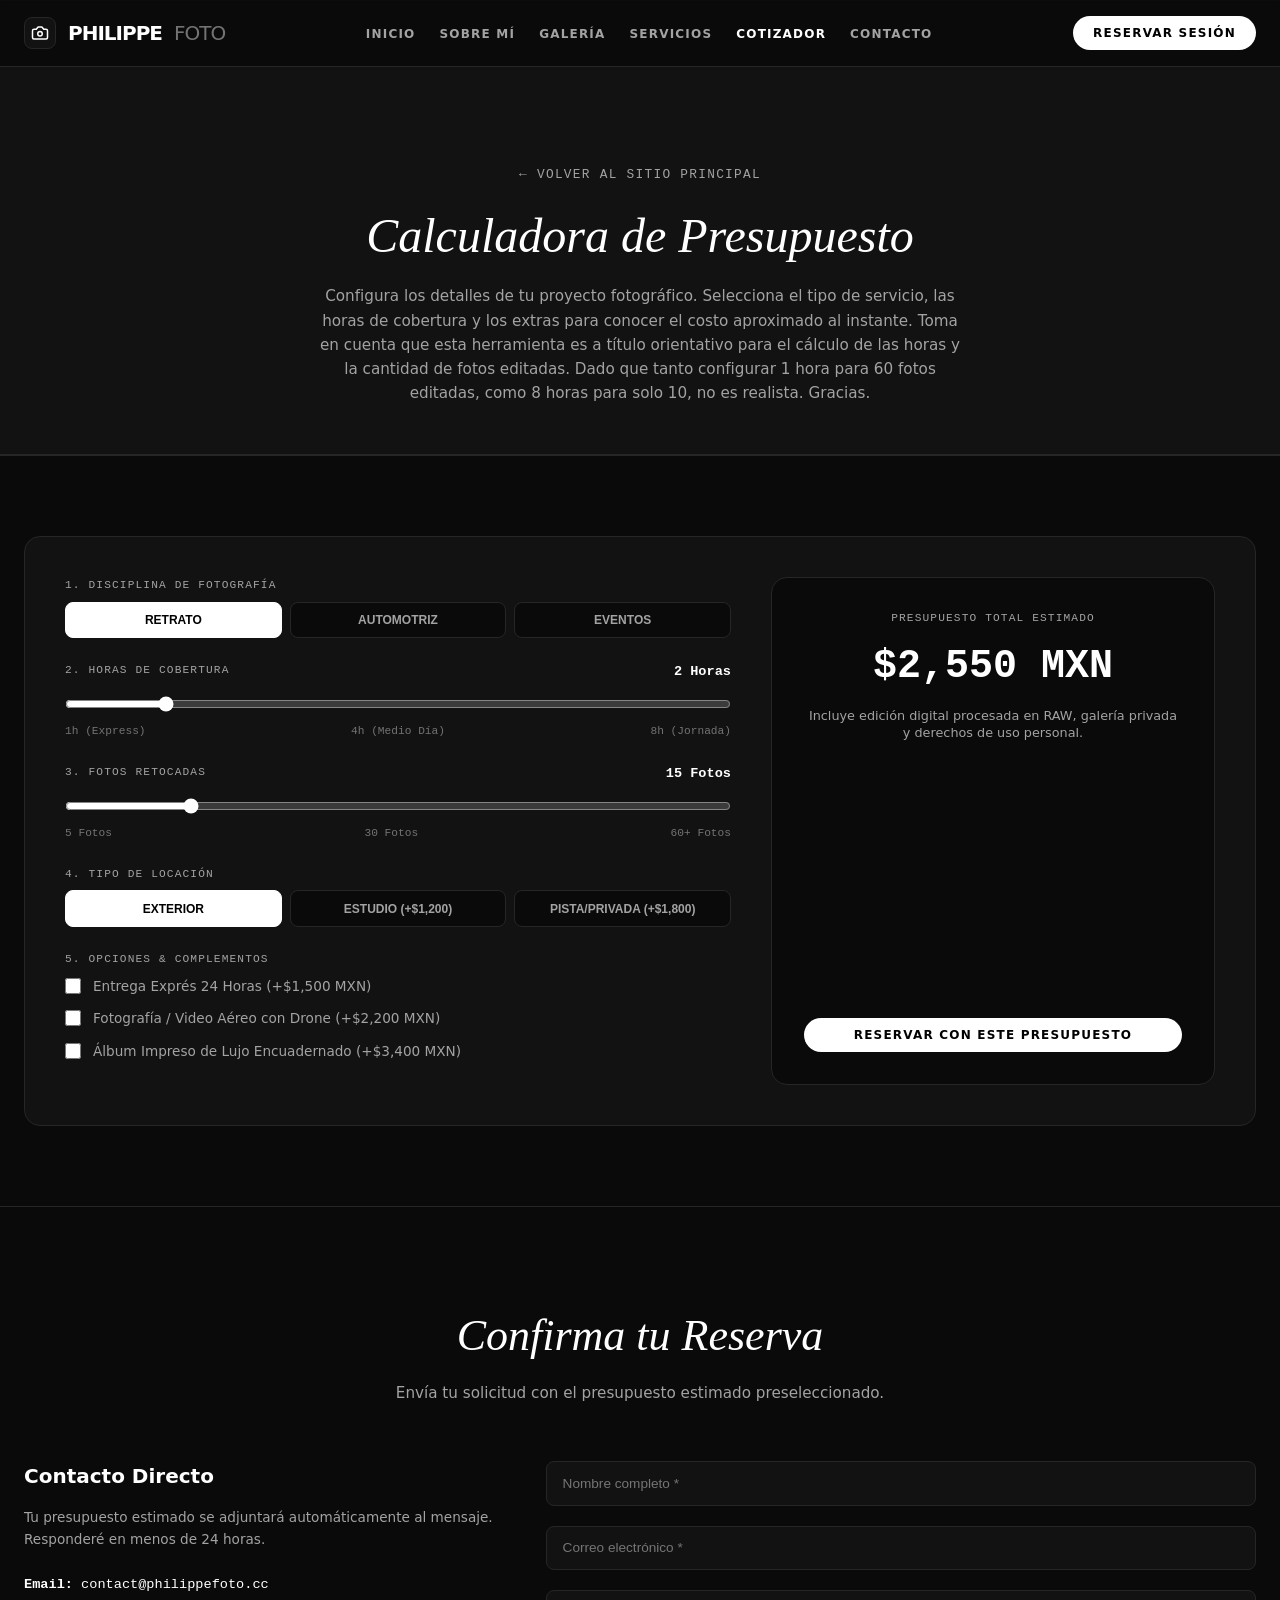
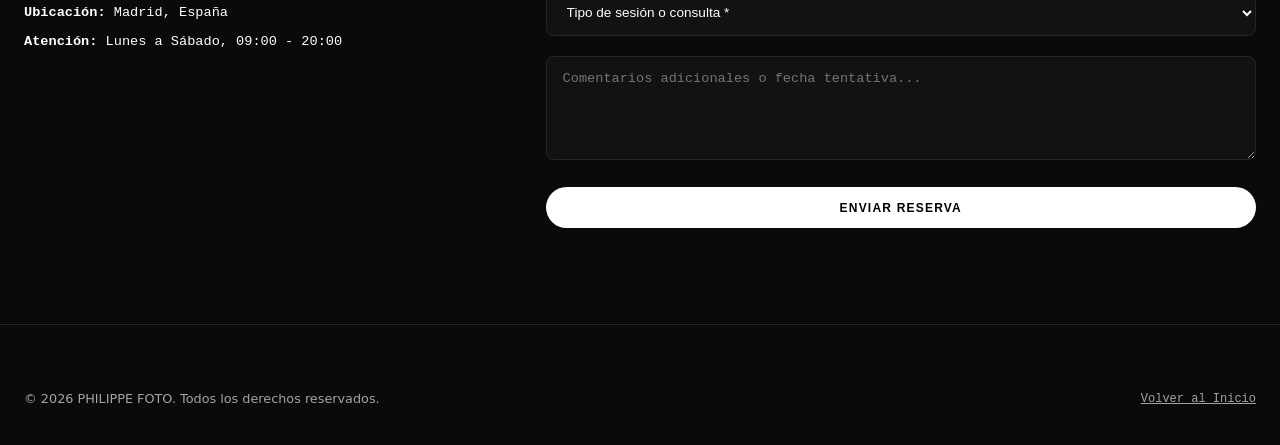
==== calculadora.html @ e3656d1f "Add files via upload" ====
<!DOCTYPE html>
<html lang="es">
<head>
  <meta charset="UTF-8">
  <meta name="viewport" content="width=device-width, initial-scale=1.0">
  <title>Calculadora de Presupuesto - PHILIPPE FOTO</title>
  <meta name="description" content="Calculadora interactiva de presupuesto independiente para sesiones de fotografía profesional por PHILIPPE FOTO.">
  <link rel="stylesheet" href="styles.css">
</head>
<body>

  <!-- NAVEGACIÓN PRINCIPAL -->
 <header class="site-header">
    <div class="container nav-wrapper">
      <a href="index.html" class="logo">
        <div class="logo-icon" aria-label="Logo Philippe Foto">
          <svg width="18" height="18" viewBox="0 0 24 24" fill="none" stroke="currentColor" stroke-width="2" stroke-linecap="round" stroke-linejoin="round" class="camera-icon-svg">
            <path d="M14.5 4h-5L7 7H4a2 2 0 0 0-2 2v9a2 2 0 0 0 2 2h16a2 2 0 0 0 2-2V9a2 2 0 0 0-2-2h-3l-2.5-3z"/>
            <circle cx="12" cy="13" r="3"/>
          </svg>
        </div>
        PHILIPPE <span>FOTO</span>
      </a>

      <nav>
        <ul class="nav-menu">
          <li><a href="index.html#inicio" class="nav-link">Inicio</a></li>
          <li><a href="index.html#sobre-mi" class="nav-link">Sobre Mí</a></li>
          <li><a href="index.html#galeria" class="nav-link">Galería</a></li>
          <li><a href="index.html#servicios" class="nav-link">Servicios</a></li>
          <li><a href="calculadora.html" class="nav-link active">Cotizador</a></li>
          <li><a href="#contacto" class="nav-link">Contacto</a></li>
        </ul>
      </nav>

      <a href="index.html#contacto" class="btn-cta">Reservar Sesión</a>
    </div>
  </header>

  <!-- CALCULADORA HERO HEADER -->
  <section style="padding-top: 10rem; padding-bottom: 3rem; background: var(--bg-card); border-bottom: 1px solid var(--border-color);">
    <div class="container" style="max-width: 900px; text-align: center;">
      <a href="index.html" style="color: var(--text-secondary); text-decoration: none; font-family: var(--font-mono); font-size: 0.8rem; text-transform: uppercase; letter-spacing: 0.1em; display: inline-block; margin-bottom: 1rem;">← Volver al sitio principal</a>
      <h1 class="section-title" style="font-size: 3rem;">Calculadora de Presupuesto</h1>
      <p class="section-subtitle" style="margin-bottom: 0;">
        Configura los detalles de tu proyecto fotográfico. Selecciona el tipo de servicio, las horas de cobertura y los extras para conocer el costo aproximado al instante. Toma en cuenta que esta herramienta es a título orientativo para el cálculo de las horas y la cantidad de fotos editadas. Dado que tanto configurar 1 hora para 60 fotos editadas, como 8 horas para solo 10, no es realista. Gracias.
      </p>
    </div>
  </section>

  <!-- WIDGET CALCULADORA SECCIÓN STANDALONE -->
  <section id="calculadora-app" style="padding: 5rem 0;">
    <div class="container">
      <div class="calc-box">
        <div>
          <!-- 1. Disciplina -->
          <div class="calc-group">
            <span class="calc-label">1. Disciplina de Fotografía</span>
            <div class="calc-buttons">
              <button type="button" class="calc-btn calc-cat-btn active" data-cat="retrato">Retrato</button>
              <button type="button" class="calc-btn calc-cat-btn" data-cat="automotriz">Automotriz</button>
              <button type="button" class="calc-btn calc-cat-btn" data-cat="eventos">Eventos</button>
            </div>
          </div>

          <!-- 2. Duración Horas -->
          <div class="calc-group" style="margin-top: 1.5rem;">
            <div style="display:flex; justify-content:space-between; margin-bottom: 0.5rem;">
              <span class="calc-label">2. Horas de Cobertura</span>
              <span id="calc-hours-val" style="font-family:var(--font-mono); font-size:0.85rem; font-weight:700; color:var(--text-primary);">2 Horas</span>
            </div>
            <input type="range" id="calc-hours" class="calc-slider" min="1" max="8" value="2">
            <div style="display:flex; justify-content:space-between; font-size:0.7rem; color:var(--text-muted); font-family:var(--font-mono); margin-top:0.25rem;">
              <span>1h (Express)</span>
              <span>4h (Medio Día)</span>
              <span>8h (Jornada)</span>
            </div>
          </div>

          <!-- 3. Fotos Retocadas Slider -->
          <div class="calc-group" style="margin-top: 1.5rem;">
            <div style="display:flex; justify-content:space-between; margin-bottom: 0.5rem;">
              <span class="calc-label">3. Fotos Retocadas</span>
              <span id="calc-photos-val" style="font-family:var(--font-mono); font-size:0.85rem; font-weight:700; color:var(--text-primary);">15 Fotos</span>
            </div>
            <input type="range" id="calc-photos" class="calc-slider" min="5" max="60" step="5" value="15">
            <div style="display:flex; justify-content:space-between; font-size:0.7rem; color:var(--text-muted); font-family:var(--font-mono); margin-top:0.25rem;">
              <span>5 Fotos</span>
              <span>30 Fotos</span>
              <span>60+ Fotos</span>
            </div>
          </div>

          <!-- 4. Locación Buttons -->
          <div class="calc-group" style="margin-top: 1.5rem;">
            <span class="calc-label">4. Tipo de Locación</span>
            <div class="calc-buttons">
              <button type="button" class="calc-btn calc-loc-btn active" data-loc="exterior">Exterior</button>
              <button type="button" class="calc-btn calc-loc-btn" data-loc="estudio">Estudio (+$1,200)</button>
              <button type="button" class="calc-btn calc-loc-btn" data-loc="privada">Pista/Privada (+$1,800)</button>
            </div>
          </div>

          <!-- 5. Opciones / Extras -->
          <div class="calc-group" style="margin-top: 1.5rem;">
            <span class="calc-label">5. Opciones & Complementos</span>
            <div style="display:flex; flex-direction:column; gap:0.75rem; margin-top:0.5rem;">
              <label style="display:flex; align-items:center; gap:0.75rem; font-size:0.85rem; color:var(--text-secondary); cursor:pointer;">
                <input type="checkbox" id="calc-express" style="accent-color: #fff; width: 16px; height: 16px;">
                <span>Entrega Exprés 24 Horas (+$1,500 MXN)</span>
              </label>
              <label style="display:flex; align-items:center; gap:0.75rem; font-size:0.85rem; color:var(--text-secondary); cursor:pointer;">
                <input type="checkbox" id="calc-drone" style="accent-color: #fff; width: 16px; height: 16px;">
                <span>Fotografía / Video Aéreo con Drone (+$2,200 MXN)</span>
              </label>
              <label style="display:flex; align-items:center; gap:0.75rem; font-size:0.85rem; color:var(--text-secondary); cursor:pointer;">
                <input type="checkbox" id="calc-album" style="accent-color: #fff; width: 16px; height: 16px;">
                <span>Álbum Impreso de Lujo Encuadernado (+$3,400 MXN)</span>
              </label>
            </div>
          </div>
        </div>

        <!-- Columna Resumen -->
        <div class="calc-summary-card">
          <div>
            <span class="calc-label">Presupuesto Total Estimado</span>
            <div id="calc-total" class="total-amount" style="font-size: 2.5rem; line-height: 1.2;">$4,700 MXN</div>
            <p style="font-size:0.8rem; color:var(--text-secondary); line-height:1.4; margin-top: 0.5rem;" id="calc-details">
              Incluye edición digital procesada en RAW, galería privada y derechos de uso personal.
            </p>
          </div>
          <a href="#contacto" id="btn-aplicar-cotizacion" class="btn-cta" style="margin-top:2rem; justify-content:center; text-align:center;">Reservar con este Presupuesto</a>
        </div>
      </div>
    </div>
  </section>

  <!-- FORMULARIO DE CONTACTO ASOCIADO -->
  <section id="contacto" style="border-top: 1px solid var(--border-color);">
    <div class="container">
      <h2 class="section-title">Confirma tu Reserva</h2>
      <p class="section-subtitle">Envía tu solicitud con el presupuesto estimado preseleccionado.</p>

      <div class="contact-grid">
        <div>
          <h3 style="font-size: 1.25rem; margin-bottom: 1rem;">Contacto Directo</h3>
          <p style="color:var(--text-secondary); font-size:0.85rem; margin-bottom: 1.5rem; line-height:1.6;">
            Tu presupuesto estimado se adjuntará automáticamente al mensaje. Responderé en menos de 24 horas.
          </p>
          <div style="font-family:var(--font-mono); font-size:0.85rem;">
            <p style="margin-bottom:0.5rem;"><strong>Email:</strong> contact@philippefoto.cc</p>
            <p style="margin-bottom:0.5rem;"><strong>Ubicación:</strong> Madrid, España</p>
            <p><strong>Atención:</strong> Lunes a Sábado, 09:00 - 20:00</p>
          </div>
        </div>

        <div>
          <form id="contact-form">
            <div class="form-group">
              <input type="text" class="form-control" placeholder="Nombre completo *" required>
            </div>
            <div class="form-group">
              <input type="email" class="form-control" placeholder="Correo electrónico *" required>
            </div>
            <div class="form-group">
              <select id="contact-service" class="form-control" required>
                <option value="" disabled selected>Tipo de sesión o consulta *</option>
                <option value="retrato">Sesión Retrato Essential & Editorial</option>
                <option value="automotriz">Paquete Automotriz Cinematic & Rig</option>
                <option value="eventos">Cobertura Completa de Eventos</option>
                <option value="comercial">Producción Comercial & Campañas</option>
                <option value="otras">Otras solicitudes o dudas</option>
              </select>
            </div>
            <div class="form-group">
              <textarea id="contact-message" class="form-control" rows="5" placeholder="Comentarios adicionales o fecha tentativa..." required></textarea>
            </div>
            <button type="submit" class="btn-cta" style="width:100%; justify-content:center; padding: 0.85rem;">Enviar Reserva</button>
            <div id="contact-success-alert" style="display:none; margin-top:1rem; padding:0.85rem; border-radius:0.5rem; background:#10b981; color:#000; font-weight:bold; font-size:0.8rem; text-align:center;">
              ¡Reserva enviada con éxito! Te contactaremos a la brevedad.
            </div>
          </form>
        </div>
      </div>
    </div>
  </section>

  <!-- PIE DE PÁGINA -->
  <footer>
    <div class="container" style="display:flex; justify-content:space-between; align-items:center; flex-wrap:wrap; gap:1rem;">
      <p>© 2026 PHILIPPE FOTO. Todos los derechos reservados.</p>
      <p style="font-family:var(--font-mono); font-size:0.75rem;"><a href="index.html" style="color:var(--text-secondary);">Volver al Inicio</a></p>
    </div>
  </footer>

  <script src="script.js"></script>
</body>
</html>
---- styles.css ----
/* ==============================================================================
   PHILIPPE FOTO - HTML5 TEMPLATE STYLESHEET
   ==============================================================================
   Fácilmente editable. Modifica las variables CSS a continuación para cambiar
   los colores principales, fondos y tipografías de todo el sitio.
   ============================================================================== */

:root {
  --bg-dark: #0a0a0a;
  --bg-card: #121212;
  --bg-card-hover: #171717;
  --border-color: #262626;
  --border-hover: #404040;
  --text-primary: #ffffff;
  --text-secondary: #a3a3a3;
  --text-muted: #737373;
  --accent-white: #ffffff;
  --accent-green: #10b981;
  --font-sans: system-ui, -apple-system, BlinkMacSystemFont, 'Segoe UI', Roboto, sans-serif;
  --font-serif: Georgia, Cambria, 'Times New Roman', Times, serif;
  --font-mono: ui-monospace, SFMono-Regular, Menlo, Monaco, Consolas, monospace;
}

* {
  box-sizing: border-box;
  margin: 0;
  padding: 0;
}

html {
  scroll-behavior: smooth;
  font-family: var(--font-sans);
  background-color: var(--bg-dark);
  color: var(--text-primary);
}

body {
  overflow-x: hidden;
  line-height: 1.5;
}

/* Container */
.container {
  max-width: 1280px;
  margin: 0 auto;
  padding: 0 1.5rem;
}

/* Header & Navigation */
.site-header {
  position: fixed;
  top: 0;
  left: 0;
  right: 0;
  z-index: 100;
  background: rgba(10, 10, 10, 0.85);
  backdrop-filter: blur(12px);
  -webkit-backdrop-filter: blur(12px);
  border-bottom: 1px solid var(--border-color);
  padding: 1rem 0;
  transition: all 0.3s ease;
}

.nav-wrapper {
  display: flex;
  align-items: center;
  justify-content: space-between;
}

.logo {
  display: flex;
  align-items: center;
  gap: 0.75rem;
  text-decoration: none;
  color: var(--text-primary);
  font-weight: 900;
  font-size: 1.25rem;
  letter-spacing: -0.05em;
}

.logo-icon {
  width: 32px;
  height: 32px;
  background: var(--bg-card);
  border: 1px solid var(--border-color);
  border-radius: 8px;
  display: flex;
  align-items: center;
  justify-content: center;
  color: #fff;
  flex-shrink: 0;
}

.logo-icon svg {
  display: block;
  stroke: #ffffff;
}

.logo span {
  color: var(--text-muted);
  font-weight: 300;
}

.nav-menu {
  display: flex;
  align-items: center;
  gap: 1.5rem;
  list-style: none;
}

.nav-link {
  text-decoration: none;
  color: var(--text-secondary);
  font-size: 0.75rem;
  font-weight: 600;
  letter-spacing: 0.1em;
  text-transform: uppercase;
  transition: color 0.2s ease;
}

.nav-link:hover, .nav-link.active {
  color: var(--text-primary);
}

.btn-cta {
  display: inline-flex;
  align-items: center;
  gap: 0.5rem;
  padding: 0.5rem 1.25rem;
  border-radius: 9999px;
  background: var(--accent-white);
  color: #000;
  font-size: 0.75rem;
  font-weight: 700;
  letter-spacing: 0.1em;
  text-transform: uppercase;
  text-decoration: none;
  transition: all 0.2s ease;
  border: none;
  cursor: pointer;
}

.btn-cta:hover {
  background: #e5e5e5;
}

.btn-secondary {
  display: inline-flex;
  align-items: center;
  gap: 0.5rem;
  padding: 0.75rem 1.5rem;
  border-radius: 9999px;
  background: var(--bg-card);
  color: var(--text-secondary);
  border: 1px solid var(--border-color);
  font-size: 0.75rem;
  font-weight: 700;
  letter-spacing: 0.1em;
  text-transform: uppercase;
  text-decoration: none;
  transition: all 0.2s ease;
  cursor: pointer;
}

.btn-secondary:hover {
  color: #fff;
  border-color: var(--border-hover);
}

/* Mobile Hamburger Menu */
.mobile-toggle {
  display: none;
  background: var(--bg-card);
  border: 1px solid var(--border-color);
  color: #fff;
  padding: 0.5rem;
  border-radius: 8px;
  cursor: pointer;
}

/* Sections General */
section {
  padding: 6rem 0;
  border-top: 1px solid var(--border-color);
}

.section-title {
  font-family: var(--font-serif);
  font-style: italic;
  font-size: 2.75rem;
  font-weight: 400;
  text-align: center;
  margin-bottom: 0.75rem;
}

.section-subtitle {
  color: var(--text-secondary);
  font-size: 0.95rem;
  text-align: center;
  max-width: 650px;
  margin: 0 auto 3.5rem auto;
  line-height: 1.6;
}

/* Hero Section con Imagen Horizontal y Desplazamiento */
/* CÓMO CAMBIAR LA IMAGEN DE FONDO HORIZONTAL DEL HERO EN ESTE TEMPLATE:
   Para cambiar la imagen horizontal de fondo:
   1. Edita la propiedad background-image a continuación en .hero-section https://images.unsplash.com/photo-1492691527719-9d1e07e534b4?auto=format&fit=crop&w=2000&q=85'
   2. O cámbiala directamente con JS en script.js o en index.html
*/
.hero-section {
  padding-top: 10rem;
  padding-bottom: 6rem;
  border-top: none;
  background-image: linear-gradient(to bottom, rgba(10, 10, 10, 0.78), rgba(10, 10, 10, 0.94)), url('IMG/hero_2026-05-21.png');
  background-size: cover;
  background-position: center;
  background-repeat: no-repeat;
  background-attachment: fixed; /* Parallax / Scroll horizontal visual */
  min-height: 85vh;
  display: flex;
  align-items: center;
}

.hero-content-center {
  max-width: 900px;
  margin: 0 auto;
  text-align: center;
}

.hero-grid {
  display: flex;
  flex-direction: column;
  align-items: center;
  text-align: center;
}

.status-badge {
  display: inline-flex;
  align-items: center;
  gap: 0.5rem;
  background: var(--bg-card);
  border: 1px solid var(--border-color);
  padding: 0.35rem 0.85rem;
  border-radius: 9999px;
  font-size: 0.65rem;
  font-family: var(--font-mono);
  text-transform: uppercase;
  letter-spacing: 0.1em;
  color: var(--text-secondary);
  margin-bottom: 1.5rem;
}

.dot-green {
  width: 8px;
  height: 8px;
  background: var(--accent-green);
  border-radius: 50%;
}

.hero-headline {
  font-size: 3.5rem;
  font-weight: 900;
  letter-spacing: -0.03em;
  line-height: 1.1;
  margin-bottom: 1.5rem;
}

.hero-headline em {
  font-family: var(--font-serif);
  font-style: italic;
  font-weight: 400;
  color: #d4d4d4;
  display: block;
}

.hero-text {
  color: var(--text-secondary);
  font-size: 1.05rem;
  line-height: 1.6;
  margin-bottom: 2rem;
  max-width: 600px;
}

.hero-buttons {
  display: flex;
  gap: 1rem;
  flex-wrap: wrap;
}

.hero-card {
  position: relative;
  border-radius: 1rem;
  overflow: hidden;
  border: 1px solid var(--border-color);
  background: var(--bg-card);
  min-height: 480px;
}

.hero-card img {
  width: 100%;
  height: 100%;
  object-fit: cover;
  display: block;
  transition: transform 0.6s ease;
}

.hero-card:hover img {
  transform: scale(1.03);
}

.hero-card-overlay {
  position: absolute;
  inset: 0;
  background: linear-gradient(to top, rgba(10,10,10,0.95), transparent 60%);
  display: flex;
  align-items: flex-end;
  padding: 1.5rem;
}

.hero-card-box {
  background: rgba(10, 10, 10, 0.9);
  backdrop-filter: blur(12px);
  border: 1px solid var(--border-color);
  padding: 1.25rem;
  border-radius: 1rem;
  width: 100%;
  display: flex;
  align-items: center;
  justify-content: space-between;
}

.hero-stats {
  display: grid;
  grid-template-columns: repeat(4, 1fr);
  gap: 1.5rem;
  margin-top: 4rem;
  padding-top: 2.5rem;
  border-top: 1px solid var(--border-color);
  text-align: center;
}

.stat-num {
  font-family: var(--font-mono);
  font-size: 2.25rem;
  font-weight: 900;
  display: block;
}

.stat-label {
  font-size: 0.7rem;
  font-family: var(--font-mono);
  color: var(--text-secondary);
  text-transform: uppercase;
  letter-spacing: 0.1em;
  margin-top: 0.25rem;
  display: block;
}

/* About Section */
.about-grid {
  display: grid;
  grid-template-columns: 0.8fr 1.2fr;
  gap: 3rem;
  align-items: center;
}

.about-image {
  position: relative;
  border-radius: 1rem;
  overflow: hidden;
  border: 1px solid var(--border-color);
  width: 100%;
  height: 100%;
  min-height: 440px;
  background: var(--bg-card);
}

.about-image img {
  position: absolute;
  top: 0;
  left: 0;
  width: 100%;
  height: 100%;
  object-fit: cover;
  object-position: center;
  display: block;
  border-radius: 1rem;
}

.pillars-grid {
  display: grid;
  grid-template-columns: repeat(3, 1fr);
  gap: 1rem;
  margin-top: 2rem;
}

.pillar-card {
  background: var(--bg-card);
  border: 1px solid var(--border-color);
  padding: 1.25rem;
  border-radius: 1rem;
  transition: border-color 0.2s ease;
}

.pillar-card:hover {
  border-color: var(--border-hover);
}

.pillar-title {
  font-size: 1rem;
  font-weight: 700;
  margin-bottom: 0.25rem;
}

.pillar-text {
  font-size: 0.75rem;
  color: var(--text-muted);
  line-height: 1.4;
}

/* Gallery Section */
.gallery-controls {
  display: flex;
  align-items: center;
  justify-content: space-between;
  gap: 1rem;
  margin-bottom: 2.5rem;
  padding-bottom: 1.5rem;
  border-bottom: 1px solid var(--border-color);
  flex-wrap: wrap;
}

.gallery-filters {
  display: flex;
  gap: 0.5rem;
  flex-wrap: wrap;
}

.filter-btn {
  padding: 0.5rem 1rem;
  border-radius: 9999px;
  background: transparent;
  border: 1px solid var(--border-color);
  color: var(--text-secondary);
  font-size: 0.75rem;
  font-weight: 700;
  text-transform: uppercase;
  letter-spacing: 0.05em;
  cursor: pointer;
  transition: all 0.2s ease;
}

.filter-btn:hover, .filter-btn.active {
  background: var(--accent-white);
  color: #000;
  border-color: var(--accent-white);
}

.gallery-grid {
  display: grid;
  grid-template-columns: repeat(auto-fill, minmax(320px, 1fr));
  gap: 1.5rem;
}

.gallery-card {
  position: relative;
  aspect-ratio: 4/3;
  border-radius: 0.75rem;
  overflow: hidden;
  border: 1px solid var(--border-color);
  background: var(--bg-card);
  cursor: pointer;
  transition: all 0.3s ease;
}

.gallery-card:hover {
  border-color: var(--border-hover);
}

.gallery-card img {
  width: 100%;
  height: 100%;
  object-fit: cover;
  transition: transform 0.5s ease;
}

.gallery-card:hover img {
  transform: scale(1.05);
}

.gallery-card-info {
  position: absolute;
  inset: 0;
  background: rgba(0,0,0,0.6);
  opacity: 0;
  transition: opacity 0.3s ease;
  display: flex;
  flex-direction: column;
  justify-content: flex-end;
  padding: 1.25rem;
}

.gallery-card:hover .gallery-card-info {
  opacity: 1;
}

.gallery-card-cat {
  font-size: 0.65rem;
  font-family: var(--font-mono);
  color: var(--text-secondary);
  text-transform: uppercase;
  letter-spacing: 0.1em;
}

.gallery-card-title {
  font-size: 1rem;
  font-weight: 700;
  font-family: var(--font-mono);
  margin-top: 0.25rem;
}

/* Lightbox Modal */
.lightbox-modal {
  display: none;
  position: fixed;
  inset: 0;
  z-index: 200;
  background: rgba(6, 6, 6, 0.96);
  backdrop-filter: blur(20px);
  -webkit-backdrop-filter: blur(20px);
  align-items: center;
  justify-content: center;
  padding: 1rem;
}

.lightbox-modal.active {
  display: flex;
}

.lightbox-content {
  position: relative;
  width: 96vw;
  max-width: 1440px;
  height: 92vh;
  max-height: 900px;
  background: var(--bg-card);
  border: 1px solid var(--border-color);
  border-radius: 1.25rem;
  overflow: hidden;
  display: flex;
  box-shadow: 0 25px 60px -15px rgba(0, 0, 0, 0.85), 0 0 0 1px rgba(255, 255, 255, 0.05);
}

.lightbox-image-wrap {
  flex: 1;
  background: #030303;
  display: flex;
  align-items: center;
  justify-content: center;
  position: relative;
  overflow: hidden;
  min-width: 0;
  padding: 1.5rem;
}

.lightbox-image-wrap img {
  width: 100%;
  height: 100%;
  max-width: 100%;
  max-height: 100%;
  object-fit: contain;
  transition: transform 0.25s ease;
  user-select: none;
}

.lightbox-nav-btn {
  position: absolute;
  top: 50%;
  transform: translateY(-50%);
  z-index: 25;
  width: 46px;
  height: 46px;
  border-radius: 50%;
  background: rgba(18, 18, 18, 0.85);
  border: 1px solid rgba(255, 255, 255, 0.15);
  color: #fff;
  display: flex;
  align-items: center;
  justify-content: center;
  cursor: pointer;
  transition: all 0.2s ease;
  backdrop-filter: blur(8px);
}

.lightbox-nav-btn:hover {
  background: #ffffff;
  color: #000;
  border-color: #ffffff;
  transform: translateY(-50%) scale(1.08);
}

.lightbox-nav-btn:active {
  transform: translateY(-50%) scale(0.95);
}

.lightbox-nav-btn.prev {
  left: 1.25rem;
}

.lightbox-nav-btn.next {
  right: 1.25rem;
}

.lightbox-counter {
  position: absolute;
  bottom: 1.25rem;
  left: 1.25rem;
  z-index: 20;
  padding: 0.35rem 0.85rem;
  border-radius: 9999px;
  background: rgba(18, 18, 18, 0.85);
  border: 1px solid rgba(255, 255, 255, 0.12);
  color: var(--text-secondary);
  font-family: var(--font-mono);
  font-size: 0.75rem;
  letter-spacing: 0.05em;
  backdrop-filter: blur(8px);
}

.lightbox-sidebar {
  width: 380px;
  min-width: 320px;
  max-width: 400px;
  padding: 2.25rem 2rem;
  border-left: 1px solid var(--border-color);
  background: var(--bg-dark);
  display: flex;
  flex-direction: column;
  justify-content: space-between;
  overflow-y: auto;
  z-index: 10;
}

.lightbox-close {
  position: absolute;
  top: 1rem;
  right: 1rem;
  z-index: 30;
  width: 40px;
  height: 40px;
  border-radius: 50%;
  background: rgba(20, 20, 20, 0.85);
  border: 1px solid var(--border-color);
  color: #fff;
  cursor: pointer;
  display: flex;
  align-items: center;
  justify-content: center;
  font-size: 1.1rem;
  transition: all 0.2s;
  backdrop-filter: blur(8px);
}

.lightbox-close:hover {
  background: #fff;
  color: #000;
  transform: scale(1.05);
}

/* Pricing Packages */
.pricing-grid {
  display: grid;
  grid-template-columns: repeat(auto-fit, minmax(260px, 1fr));
  gap: 1.5rem;
}

.pricing-card {
  background: var(--bg-card);
  border: 1px solid var(--border-color);
  border-radius: 1rem;
  padding: 1.75rem;
  display: flex;
  flex-direction: column;
  justify-content: space-between;
  transition: all 0.3s ease;
}

.pricing-card.featured {
  background: var(--accent-white);
  color: #000;
  border-color: var(--accent-white);
}

.pricing-card.featured .pricing-price {
  color: #000;
}

.pricing-header {
  display: flex;
  justify-content: space-between;
  align-items: center;
  margin-bottom: 1rem;
}

.pricing-badge {
  font-size: 0.65rem;
  font-family: var(--font-mono);
  text-transform: uppercase;
  padding: 0.25rem 0.6rem;
  border-radius: 9999px;
  background: rgba(255,255,255,0.1);

}

.pricing-card.featured .pricing-badge {
  background: #000;
  color: #fff;
}

.pricing-price {
  font-family: var(--font-mono);
  font-size: 1.5rem;
  font-weight: 700;
}

.pricing-title {
  font-size: 1.15rem;
  font-weight: 700;
  font-family: var(--font-mono);
  margin-bottom: 0.5rem;
}

.pricing-features {
  list-style: none;
  margin: 1.5rem 0;
}

.pricing-features li {
  font-size: 0.8rem;
  margin-bottom: 0.5rem;
  display: flex;
  align-items: center;
  gap: 0.5rem;
}

/* Calculator */
.calc-box {
  background: var(--bg-card);
  border: 1px solid var(--border-color);
  border-radius: 1rem;
  padding: 2.5rem;
  display: grid;
  grid-template-columns: 1.2fr 0.8fr;
  gap: 2.5rem;
}

.calc-group {
  margin-bottom: 1.5rem;
}

.calc-label {
  font-size: 0.7rem;
  font-family: var(--font-mono);
  text-transform: uppercase;
  letter-spacing: 0.1em;
  color: var(--text-secondary);
  display: block;
  margin-bottom: 0.5rem;
}

.calc-buttons {
  display: grid;
  grid-template-columns: repeat(3, 1fr);
  gap: 0.5rem;
}

.calc-btn {
  padding: 0.65rem;
  border-radius: 0.5rem;
  background: var(--bg-dark);
  border: 1px solid var(--border-color);
  color: var(--text-secondary);
  font-size: 0.75rem;
  font-weight: 700;
  text-transform: uppercase;
  cursor: pointer;
}

.calc-btn.active {
  background: var(--accent-white);
  color: #000;
  border-color: var(--accent-white);
}

.calc-slider {
  width: 100%;
  accent-color: #fff;
}

.calc-summary-card {
  background: var(--bg-dark);
  border: 1px solid var(--border-color);
  border-radius: 1rem;
  padding: 2rem;
  text-align: center;
  display: flex;
  flex-direction: column;
  justify-content: space-between;
}

.total-amount {
  font-family: var(--font-mono);
  font-size: 3rem;
  font-weight: 900;
  margin: 1rem 0;
}

/* Contact Form */
.contact-grid {
  display: grid;
  grid-template-columns: 0.8fr 1.2fr;
  gap: 3rem;
}

.form-group {
  margin-bottom: 1.25rem;
}

.form-control {
  width: 100%;
  padding: 0.85rem 1rem;
  border-radius: 0.5rem;
  background: var(--bg-card);
  border: 1px solid var(--border-color);
  color: #fff;
  font-size: 0.85rem;
}

select.form-control option {
  background: var(--bg-card);
  color: #fff;
  padding: 0.5rem;
}

.form-control:focus {
  outline: none;
  border-color: var(--border-hover);
}

/* Footer */
footer {
  padding: 4rem 0 2rem 0;
  border-top: 1px solid var(--border-color);
  color: var(--text-secondary);
  font-size: 0.8rem;
}

/* Responsive Breakpoints */
@media (max-width: 992px) {
  .hero-grid, .about-grid, .calc-box, .contact-grid {
    grid-template-columns: 1fr;
  }
  .lightbox-content {
    flex-direction: column;
  }
  .lightbox-sidebar {
    width: 100%;
  }
}

@media (max-width: 768px) {
  .nav-menu {
    display: none;
  }
  .mobile-toggle {
    display: block;
  }
  .hero-headline {
    font-size: 2.5rem;
  }
  .section-title {
    font-size: 2rem;
  }
  .hero-stats {
    grid-template-columns: repeat(2, 1fr);
  }
  .pillars-grid {
    grid-template-columns: 1fr;
  }
}
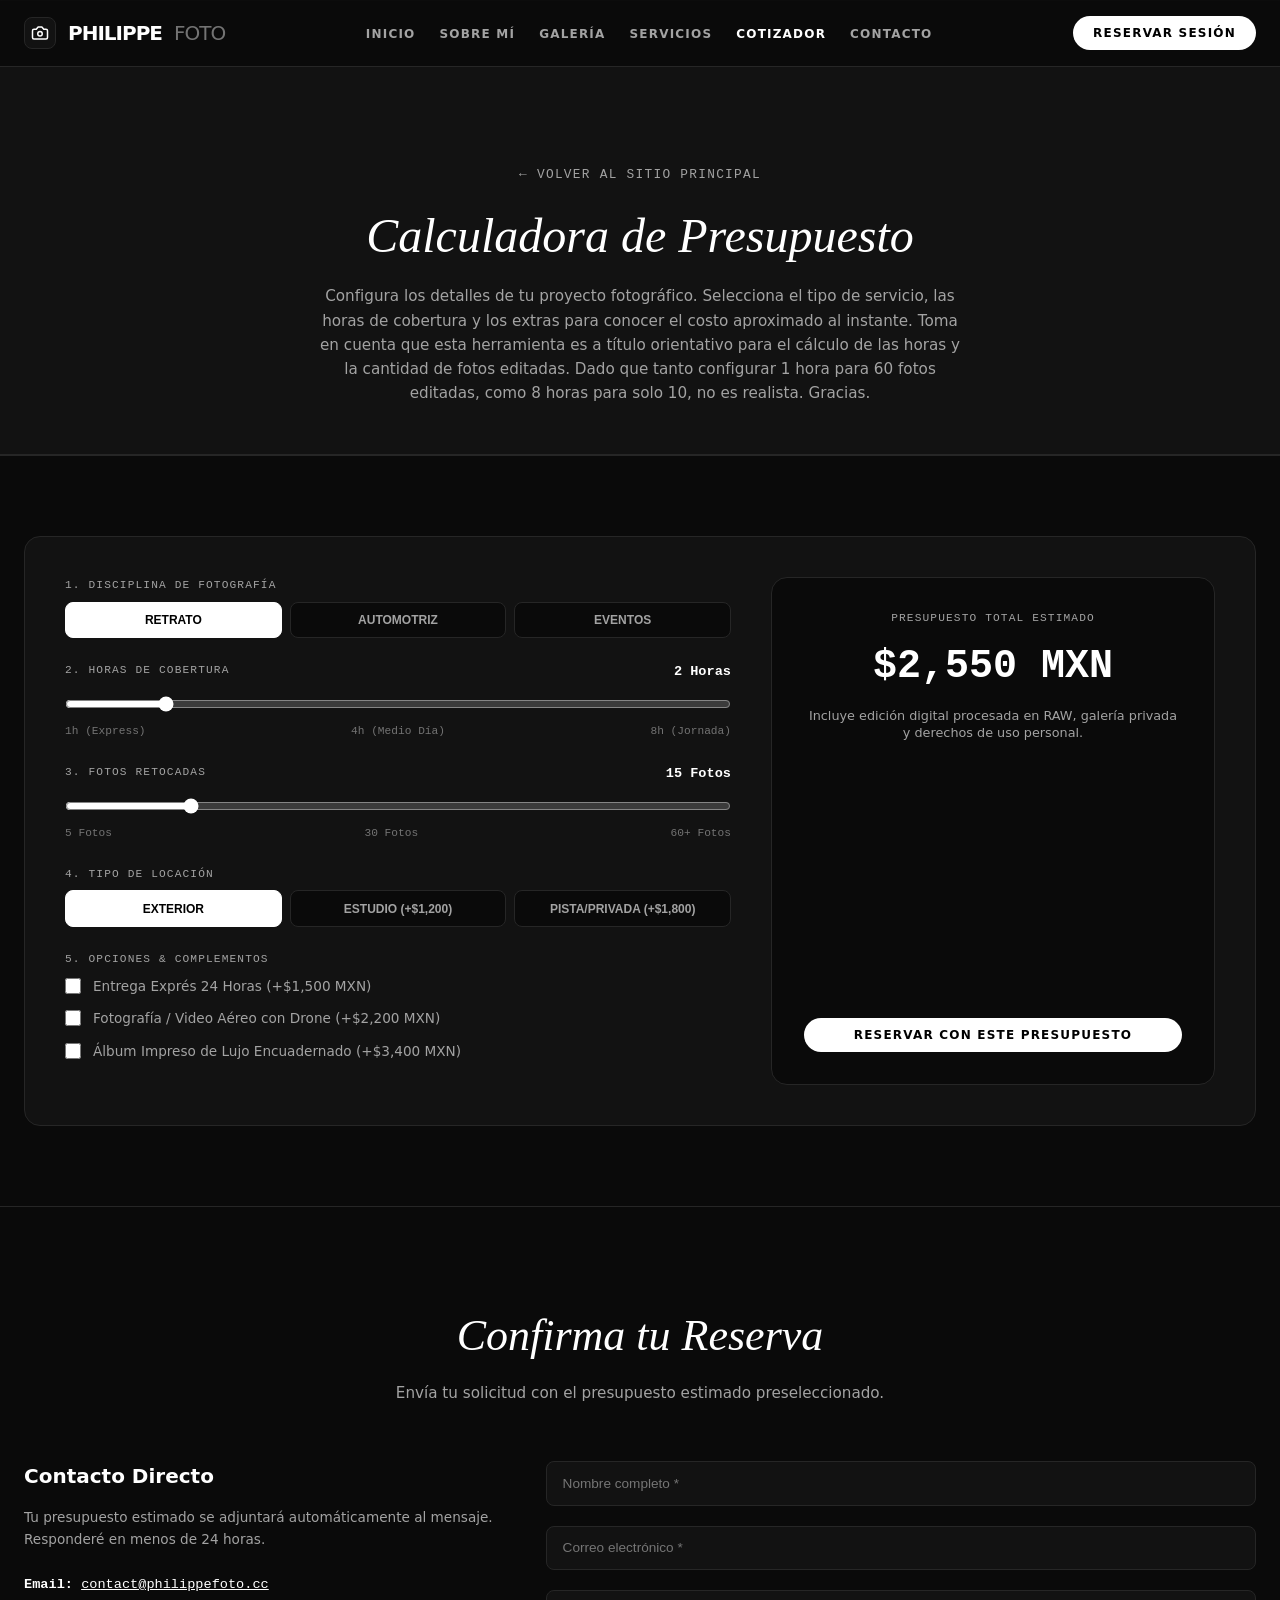
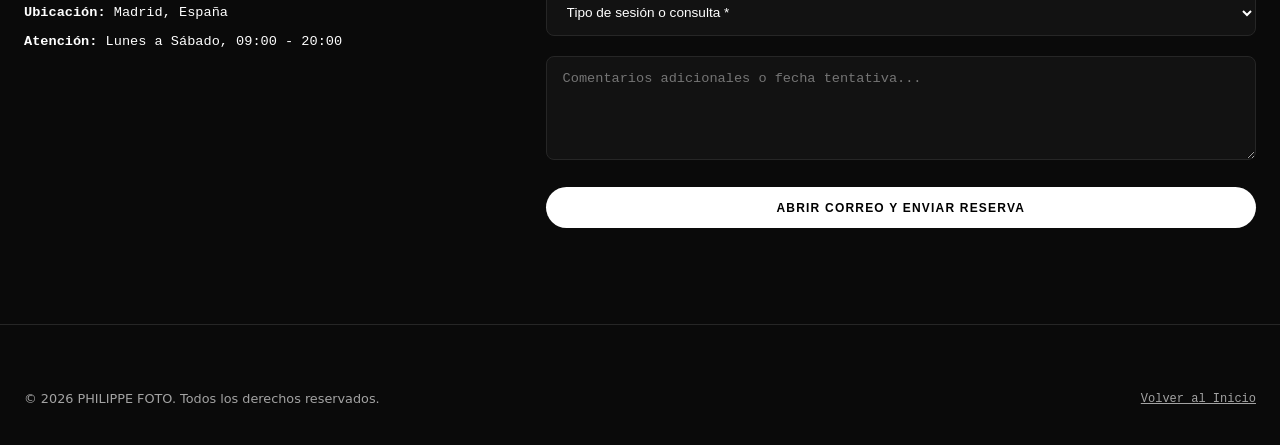
==== commit de18d214: "Update calculadora.html" ====
--- a/calculadora.html
+++ b/calculadora.html
@@ -149,7 +149,7 @@
             Tu presupuesto estimado se adjuntará automáticamente al mensaje. Responderé en menos de 24 horas.
           </p>
           <div style="font-family:var(--font-mono); font-size:0.85rem;">
-            <p style="margin-bottom:0.5rem;"><strong>Email:</strong> contact@philippefoto.cc</p>
+            <p style="margin-bottom:0.5rem;"><strong>Email:</strong> <a href="mailto:contact@philippefoto.cc" style="color:#fff; text-decoration:underline;">contact@philippefoto.cc</a></p>
             <p style="margin-bottom:0.5rem;"><strong>Ubicación:</strong> Madrid, España</p>
             <p><strong>Atención:</strong> Lunes a Sábado, 09:00 - 20:00</p>
           </div>
@@ -158,13 +158,13 @@
         <div>
           <form id="contact-form">
             <div class="form-group">
-              <input type="text" class="form-control" placeholder="Nombre completo *" required>
-            </div>
-            <div class="form-group">
-              <input type="email" class="form-control" placeholder="Correo electrónico *" required>
-            </div>
-            <div class="form-group">
-              <select id="contact-service" class="form-control" required>
+              <input id="contact-name" name="name" type="text" class="form-control" placeholder="Nombre completo *" required>
+            </div>
+            <div class="form-group">
+              <input id="contact-email" name="email" type="email" class="form-control" placeholder="Correo electrónico *" required>
+            </div>
+            <div class="form-group">
+              <select id="contact-service" name="service" class="form-control" required>
                 <option value="" disabled selected>Tipo de sesión o consulta *</option>
                 <option value="retrato">Sesión Retrato Essential & Editorial</option>
                 <option value="automotriz">Paquete Automotriz Cinematic & Rig</option>
@@ -174,11 +174,14 @@
               </select>
             </div>
             <div class="form-group">
-              <textarea id="contact-message" class="form-control" rows="5" placeholder="Comentarios adicionales o fecha tentativa..." required></textarea>
-            </div>
-            <button type="submit" class="btn-cta" style="width:100%; justify-content:center; padding: 0.85rem;">Enviar Reserva</button>
-            <div id="contact-success-alert" style="display:none; margin-top:1rem; padding:0.85rem; border-radius:0.5rem; background:#10b981; color:#000; font-weight:bold; font-size:0.8rem; text-align:center;">
-              ¡Reserva enviada con éxito! Te contactaremos a la brevedad.
+              <textarea id="contact-message" name="message" class="form-control" rows="5" placeholder="Comentarios adicionales o fecha tentativa..." required></textarea>
+            </div>
+            <button type="submit" class="btn-cta" style="width:100%; justify-content:center; padding: 0.85rem;">Abrir Correo y Enviar Reserva</button>
+            <div id="contact-success-alert" style="display:none; margin-top:1rem; padding:1rem; border-radius:0.5rem; background:rgba(16, 185, 129, 0.12); border:1px solid rgba(16, 185, 129, 0.4); color:#fff; font-size:0.82rem; line-height:1.5; text-align:left;">
+              <strong style="color:#10b981; display:block; margin-bottom:0.35rem;">Abriendo tu aplicación de correo...</strong>
+              <span>Hemos preparado tu reserva para <strong>contact@philippefoto.cc</strong>. Revisa el borrador en tu app de correo y pulsa <strong>Enviar</strong>.</span>
+              <div style="margin-top:0.65rem;">
+                <a id="contact-mailto-fallback" href="mailto:contact@philippefoto.cc" style="color:#10b981; font-weight:bold; text-decoration:underline;">¿No se abrió automáticamente? Haz clic aquí para abrir tu correo</a>
             </div>
           </form>
         </div>
